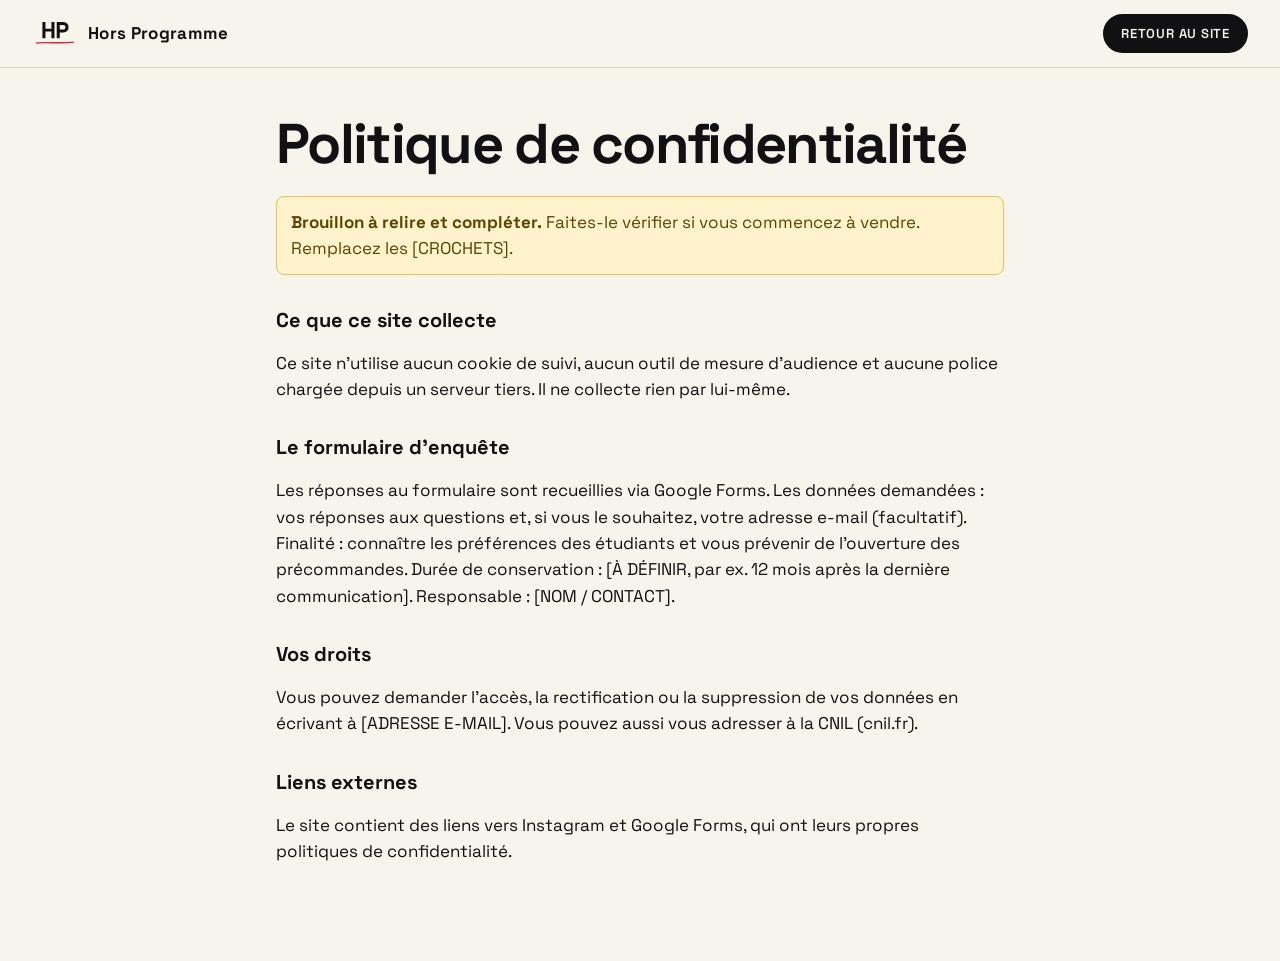
==== confidentialite.html @ 4bd485fc "Add files via upload" ====
<!doctype html><html lang="fr"><head><meta charset="utf-8"><meta name="viewport" content="width=device-width, initial-scale=1">
<title>Confidentialité — Hors Programme</title><meta name="robots" content="noindex"><link rel="icon" href="favicon.svg" type="image/svg+xml"><link rel="stylesheet" href="assets/style.css"></head>
<body><header class="top"><a class="brand" href="index.html"><img src="assets/img/logo-hp.svg" alt="" width="46" height="29" class="logo-light"><img src="assets/img/logo-hp-clair.svg" alt="" width="46" height="29" class="logo-dark"><span>Hors Programme</span></a><nav><a class="btn small" href="index.html">Retour au site</a></nav></header>
<main class="legal">
<h1>Politique de confidentialité</h1>
<p class="todo"><strong>Brouillon à relire et compléter.</strong> Faites-le vérifier si vous commencez à vendre. Remplacez les [CROCHETS].</p>
<h2>Ce que ce site collecte</h2>
<p>Ce site n'utilise aucun cookie de suivi, aucun outil de mesure d'audience et aucune police chargée depuis un serveur tiers. Il ne collecte rien par lui-même.</p>
<h2>Le formulaire d'enquête</h2>
<p>Les réponses au formulaire sont recueillies via Google Forms. Les données demandées : vos réponses aux questions et, si vous le souhaitez, votre adresse e-mail (facultatif). Finalité : connaître les préférences des étudiants et vous prévenir de l'ouverture des précommandes. Durée de conservation : [À DÉFINIR, par ex. 12 mois après la dernière communication]. Responsable : [NOM / CONTACT].</p>
<h2>Vos droits</h2>
<p>Vous pouvez demander l'accès, la rectification ou la suppression de vos données en écrivant à [ADRESSE E-MAIL]. Vous pouvez aussi vous adresser à la CNIL (cnil.fr).</p>
<h2>Liens externes</h2>
<p>Le site contient des liens vers Instagram et Google Forms, qui ont leurs propres politiques de confidentialité.</p>
</main></body></html>
---- assets/style.css ----
@font-face{font-family:"Space Grotesk";src:url(fonts/SpaceGrotesk-var.woff2) format("woff2");font-weight:300 700;font-display:swap}
@font-face{font-family:"JetBrains Mono";src:url(fonts/JetBrainsMono-var.woff2) format("woff2");font-weight:100 800;font-display:swap}
@font-face{font-family:"Instrument Serif";src:url(fonts/InstrumentSerif-Italic.woff2) format("woff2");font-style:italic;font-display:swap}
@font-face{font-family:"Instrument Serif";src:url(fonts/InstrumentSerif-Regular.woff2) format("woff2");font-style:normal;font-display:swap}

:root{
  --paper:#F7F4EC; --ink:#111114; --red:#D7263D; --blue:#1E3A8A; --stone:#6f6e69; --line:#dcd6c8; --card:#EFEADD;
  --sans:"Space Grotesk",system-ui,sans-serif; --serif:"Instrument Serif",Georgia,serif; --mono:"JetBrains Mono",ui-monospace,monospace;
}
@media (prefers-color-scheme:dark){
  :root{--paper:#111114;--ink:#F3EFE6;--stone:#a09f99;--line:#2b2b31;--card:#1a1a1f;--blue:#8fa5ff}
  .logo-light{display:none!important}.logo-dark{display:inline-block!important}
}
.logo-dark{display:none}
*{box-sizing:border-box}
html{scroll-behavior:smooth}
body{margin:0;background:var(--paper);color:var(--ink);font:17px/1.55 var(--sans);-webkit-font-smoothing:antialiased}
img{max-width:100%;height:auto}
a{color:inherit}
.skip{position:absolute;left:-999px;top:8px;background:var(--ink);color:var(--paper);padding:8px 12px;z-index:100}
.skip:focus{left:8px}
:focus-visible{outline:3px solid var(--red);outline-offset:3px}

.top{position:sticky;top:0;z-index:20;display:flex;align-items:center;justify-content:space-between;gap:16px;padding:12px 16px;background:color-mix(in srgb,var(--paper) 90%,transparent);backdrop-filter:blur(8px);border-bottom:1px solid var(--line)}
.brand{display:flex;align-items:center;gap:10px;text-decoration:none;font-weight:700;letter-spacing:.02em}
.brand span{display:none}
.top nav{display:flex;align-items:center;gap:16px;font:500 13px var(--mono);letter-spacing:.06em;text-transform:uppercase}
.top nav a{text-decoration:none}
.top nav a:not(.btn){display:none}
@media(min-width:720px){.brand span{display:inline}.top nav a:not(.btn){display:inline}.top{padding:14px 32px}}

.btn{display:inline-block;background:var(--ink);color:var(--paper);padding:14px 22px;border-radius:999px;font:600 15px var(--sans);text-decoration:none;border:2px solid var(--ink);transition:transform .15s,background .15s}
.btn:hover{transform:translateY(-2px)}
.btn.ghost{background:transparent;color:var(--ink)}
.btn.small{padding:9px 16px;font-size:13px}
.actions{display:flex;flex-wrap:wrap;gap:12px;margin-top:28px}

.hero{padding:64px 16px 72px;max-width:1100px;margin:0 auto;position:relative}
.kicker{font:500 12px var(--mono);letter-spacing:.16em;text-transform:uppercase;color:var(--stone);margin:0 0 14px}
h1{font:700 clamp(54px,15vw,148px)/.9 var(--sans);letter-spacing:-.03em;margin:0}
h1 .dot{color:var(--red)}
.lede{font:400 clamp(22px,4vw,34px)/1.25 var(--serif);margin:28px 0 0;max-width:22ch}
.lede em{color:var(--stone)}
.hero::after{content:"";display:block;width:min(100%,520px);height:10px;margin-top:36px;background:var(--red);clip-path:polygon(0 40%,100% 10%,100% 55%,0 90%);}

.ticker{overflow:hidden;border-block:1px solid var(--line);background:var(--card);padding:14px 0}
.track{display:flex;gap:48px;width:max-content;animation:scroll 40s linear infinite;font:italic 400 28px var(--serif)}
.track span::after{content:"·";margin-left:48px;color:var(--red)}
@keyframes scroll{to{transform:translateX(-50%)}}
@media(prefers-reduced-motion:reduce){.track{animation:none}html{scroll-behavior:auto}.btn{transition:none}}

.section{max-width:1100px;margin:0 auto;padding:80px 16px}
.sec-head h2,.waitlist h2{font:700 clamp(32px,6vw,56px)/1.05 var(--sans);letter-spacing:-.02em;margin:0 0 10px}
.sub{color:var(--stone);margin:0 0 36px;max-width:56ch}
.cards{display:grid;grid-template-columns:repeat(auto-fit,minmax(min(100%,300px),1fr));gap:20px}
.card{background:var(--card);border-radius:14px;padding:18px 18px 22px;display:flex;flex-direction:column;gap:6px}
.card img{width:100%;border-radius:8px;background:transparent}
.card h3{font:italic 400 28px/1.1 var(--serif);margin:12px 0 0}
.meta{font:500 12px var(--mono);letter-spacing:.1em;text-transform:uppercase;color:var(--stone);margin:0}
.card p{margin:0}
.card .btn{margin-top:auto;align-self:flex-start}
.card p:not(.meta){margin-bottom:12px}
.note{font-size:13px;color:var(--stone);max-width:62ch}

.manifesto .big{font:400 clamp(26px,4.4vw,44px)/1.2 var(--serif);margin:0 0 28px;max-width:30ch}
.manifesto .big em{color:var(--red)}
.manifesto p:last-child{max-width:60ch;color:var(--stone)}

.steps ol{list-style:none;counter-reset:s;margin:36px 0 0;padding:0;display:grid;grid-template-columns:repeat(auto-fit,minmax(min(100%,230px),1fr));gap:20px}
.steps li{counter-increment:s;border-top:2px solid var(--ink);padding-top:14px;display:flex;flex-direction:column;gap:4px}
.steps li::before{content:"0" counter(s);font:500 12px var(--mono);color:var(--red)}
.steps li span{color:var(--stone)}

.waitlist{background:var(--ink);color:var(--paper);max-width:none;padding:80px max(16px,calc((100% - 1100px)/2 + 16px))}
.waitlist .kicker{color:var(--paper);opacity:.6}
.waitlist p{max-width:56ch}
.waitlist .btn{background:var(--paper);color:var(--ink);border-color:var(--paper)}
.waitlist .btn.ghost{background:transparent;color:var(--paper)}

.faq details{border-top:1px solid var(--line);padding:16px 0}
.faq details:last-of-type{border-bottom:1px solid var(--line)}
.faq summary{cursor:pointer;font-weight:600;list-style:none;display:flex;justify-content:space-between;gap:16px}
.faq summary::after{content:"+";font:500 20px var(--mono);color:var(--red)}
.faq details[open] summary::after{content:"–"}
.faq details p{margin:10px 0 0;color:var(--stone);max-width:62ch}

footer{border-top:1px solid var(--line);padding:40px 16px 56px;max-width:1100px;margin:0 auto;display:grid;gap:16px}
.foot-brand{display:flex;align-items:center;gap:10px;font-weight:700}
footer nav{display:flex;flex-wrap:wrap;gap:20px;font:500 13px var(--mono);letter-spacing:.06em;text-transform:uppercase}
footer nav a{text-decoration:none}
footer nav a:hover{text-decoration:underline}

/* pages légales */
.legal{max-width:760px;margin:0 auto;padding:48px 16px 80px}
.legal h1{font-size:clamp(34px,7vw,56px);line-height:1;margin-bottom:24px}
.legal h2{font:700 20px var(--sans);margin:32px 0 8px}
.legal .todo{background:#fff3cd;color:#5c4400;border:1px solid #e6c45c;padding:12px 14px;border-radius:8px}
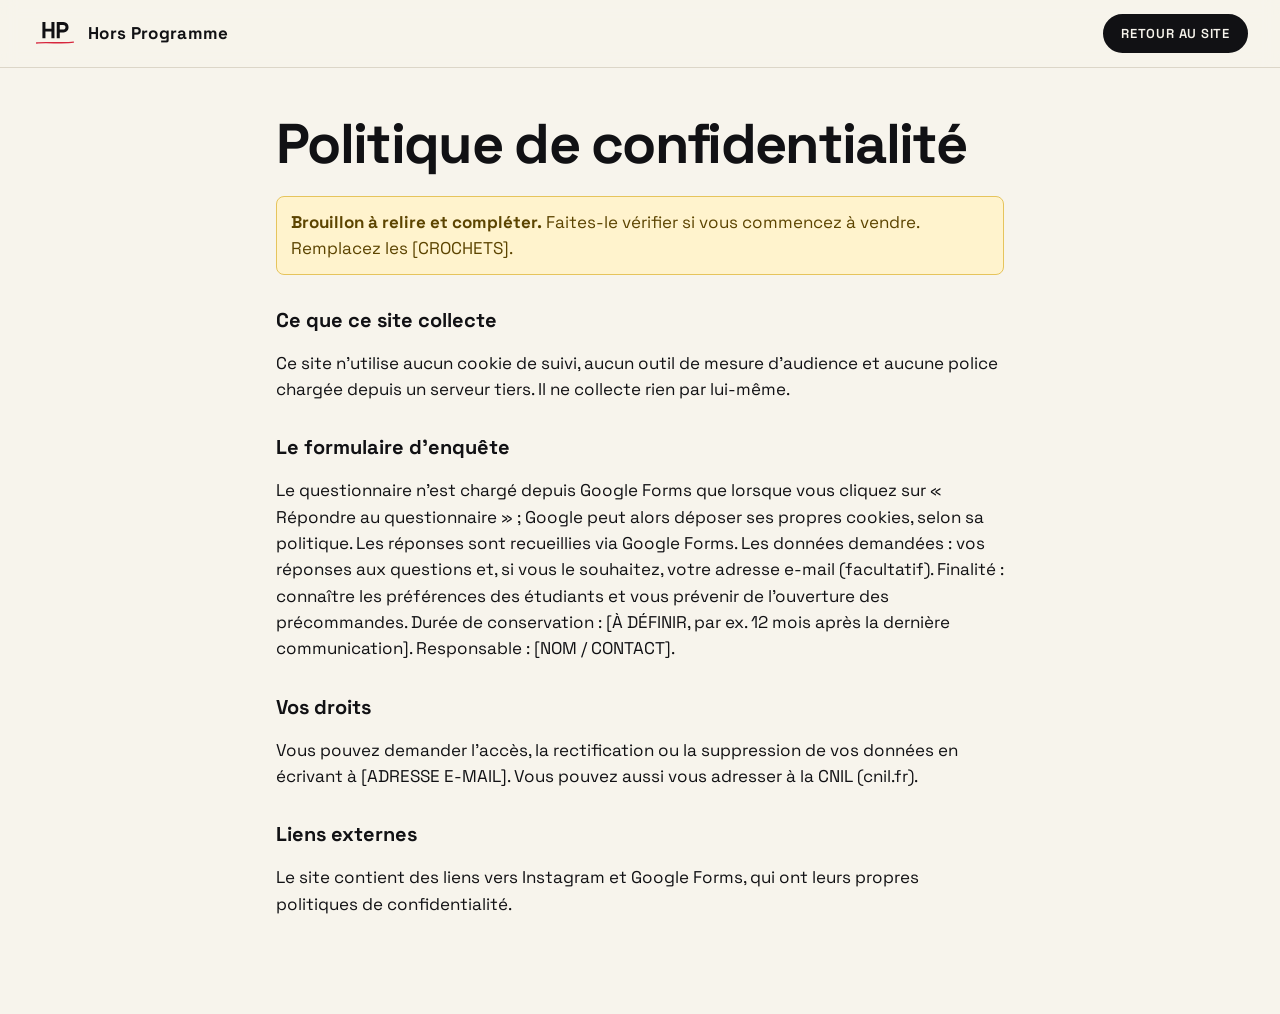
==== commit 0b952d73: "Add files via upload" ====
--- a/confidentialite.html
+++ b/confidentialite.html
@@ -7,7 +7,7 @@
 <h2>Ce que ce site collecte</h2>
 <p>Ce site n'utilise aucun cookie de suivi, aucun outil de mesure d'audience et aucune police chargée depuis un serveur tiers. Il ne collecte rien par lui-même.</p>
 <h2>Le formulaire d'enquête</h2>
-<p>Les réponses au formulaire sont recueillies via Google Forms. Les données demandées : vos réponses aux questions et, si vous le souhaitez, votre adresse e-mail (facultatif). Finalité : connaître les préférences des étudiants et vous prévenir de l'ouverture des précommandes. Durée de conservation : [À DÉFINIR, par ex. 12 mois après la dernière communication]. Responsable : [NOM / CONTACT].</p>
+<p>Le questionnaire n'est chargé depuis Google Forms que lorsque vous cliquez sur « Répondre au questionnaire » ; Google peut alors déposer ses propres cookies, selon sa politique. Les réponses sont recueillies via Google Forms. Les données demandées : vos réponses aux questions et, si vous le souhaitez, votre adresse e-mail (facultatif). Finalité : connaître les préférences des étudiants et vous prévenir de l'ouverture des précommandes. Durée de conservation : [À DÉFINIR, par ex. 12 mois après la dernière communication]. Responsable : [NOM / CONTACT].</p>
 <h2>Vos droits</h2>
 <p>Vous pouvez demander l'accès, la rectification ou la suppression de vos données en écrivant à [ADRESSE E-MAIL]. Vous pouvez aussi vous adresser à la CNIL (cnil.fr).</p>
 <h2>Liens externes</h2>
--- a/assets/style.css
+++ b/assets/style.css
@@ -52,30 +52,11 @@
 .section{max-width:1100px;margin:0 auto;padding:80px 16px}
 .sec-head h2,.waitlist h2{font:700 clamp(32px,6vw,56px)/1.05 var(--sans);letter-spacing:-.02em;margin:0 0 10px}
 .sub{color:var(--stone);margin:0 0 36px;max-width:56ch}
-.cards{display:grid;grid-template-columns:repeat(auto-fit,minmax(min(100%,300px),1fr));gap:20px}
-.card{background:var(--card);border-radius:14px;padding:18px 18px 22px;display:flex;flex-direction:column;gap:6px}
-.card img{width:100%;border-radius:8px;background:transparent}
-.card h3{font:italic 400 28px/1.1 var(--serif);margin:12px 0 0}
-.meta{font:500 12px var(--mono);letter-spacing:.1em;text-transform:uppercase;color:var(--stone);margin:0}
-.card p{margin:0}
-.card .btn{margin-top:auto;align-self:flex-start}
-.card p:not(.meta){margin-bottom:12px}
 .note{font-size:13px;color:var(--stone);max-width:62ch}
 
 .manifesto .big{font:400 clamp(26px,4.4vw,44px)/1.2 var(--serif);margin:0 0 28px;max-width:30ch}
 .manifesto .big em{color:var(--red)}
 .manifesto p:last-child{max-width:60ch;color:var(--stone)}
-
-.steps ol{list-style:none;counter-reset:s;margin:36px 0 0;padding:0;display:grid;grid-template-columns:repeat(auto-fit,minmax(min(100%,230px),1fr));gap:20px}
-.steps li{counter-increment:s;border-top:2px solid var(--ink);padding-top:14px;display:flex;flex-direction:column;gap:4px}
-.steps li::before{content:"0" counter(s);font:500 12px var(--mono);color:var(--red)}
-.steps li span{color:var(--stone)}
-
-.waitlist{background:var(--ink);color:var(--paper);max-width:none;padding:80px max(16px,calc((100% - 1100px)/2 + 16px))}
-.waitlist .kicker{color:var(--paper);opacity:.6}
-.waitlist p{max-width:56ch}
-.waitlist .btn{background:var(--paper);color:var(--ink);border-color:var(--paper)}
-.waitlist .btn.ghost{background:transparent;color:var(--paper)}
 
 .faq details{border-top:1px solid var(--line);padding:16px 0}
 .faq details:last-of-type{border-bottom:1px solid var(--line)}
@@ -90,6 +71,24 @@
 footer nav a{text-decoration:none}
 footer nav a:hover{text-decoration:underline}
 
+[hidden]{display:none!important}
+.intro{max-width:46ch;margin:18px 0 0;color:var(--stone)}
+.grid{display:grid;grid-template-columns:repeat(auto-fit,minmax(min(100%,300px),1fr));gap:36px 24px;margin-top:36px}
+.item{display:flex;flex-direction:column;gap:14px}
+.shot{background:var(--card);aspect-ratio:4/5;display:grid;place-items:center;overflow:hidden}
+.shot img{width:84%;height:auto;display:block}
+.info h3{font:italic 400 26px/1.1 var(--serif);margin:0}
+.meta{font:500 11px var(--mono);letter-spacing:.12em;text-transform:uppercase;color:var(--stone);margin:6px 0 0}
+.views{display:flex;gap:6px;margin-top:10px}
+.views button{font:500 11px var(--mono);letter-spacing:.1em;text-transform:uppercase;background:none;color:var(--stone);border:1px solid var(--line);padding:6px 12px;border-radius:999px;cursor:pointer}
+.views button[aria-pressed="true"]{color:var(--paper);background:var(--ink);border-color:var(--ink)}
+.avis{background:var(--ink);color:var(--paper);max-width:none;padding:80px max(16px,calc((100% - 1100px)/2 + 16px))}
+.avis .kicker{color:var(--paper);opacity:.6}
+.avis h2{font:700 clamp(30px,5vw,48px)/1.08 var(--sans);letter-spacing:-.02em;margin:0 0 12px;max-width:20ch}
+.avis p{max-width:52ch}
+.avis .btn{background:var(--paper);color:var(--ink);border-color:var(--paper);margin-top:12px}
+.avis .note{color:var(--paper);opacity:.55}
+.form-frame{width:100%;max-width:720px;height:1100px;border:0;border-radius:10px;background:#fff;margin-top:16px}
 /* pages légales */
 .legal{max-width:760px;margin:0 auto;padding:48px 16px 80px}
 .legal h1{font-size:clamp(34px,7vw,56px);line-height:1;margin-bottom:24px}
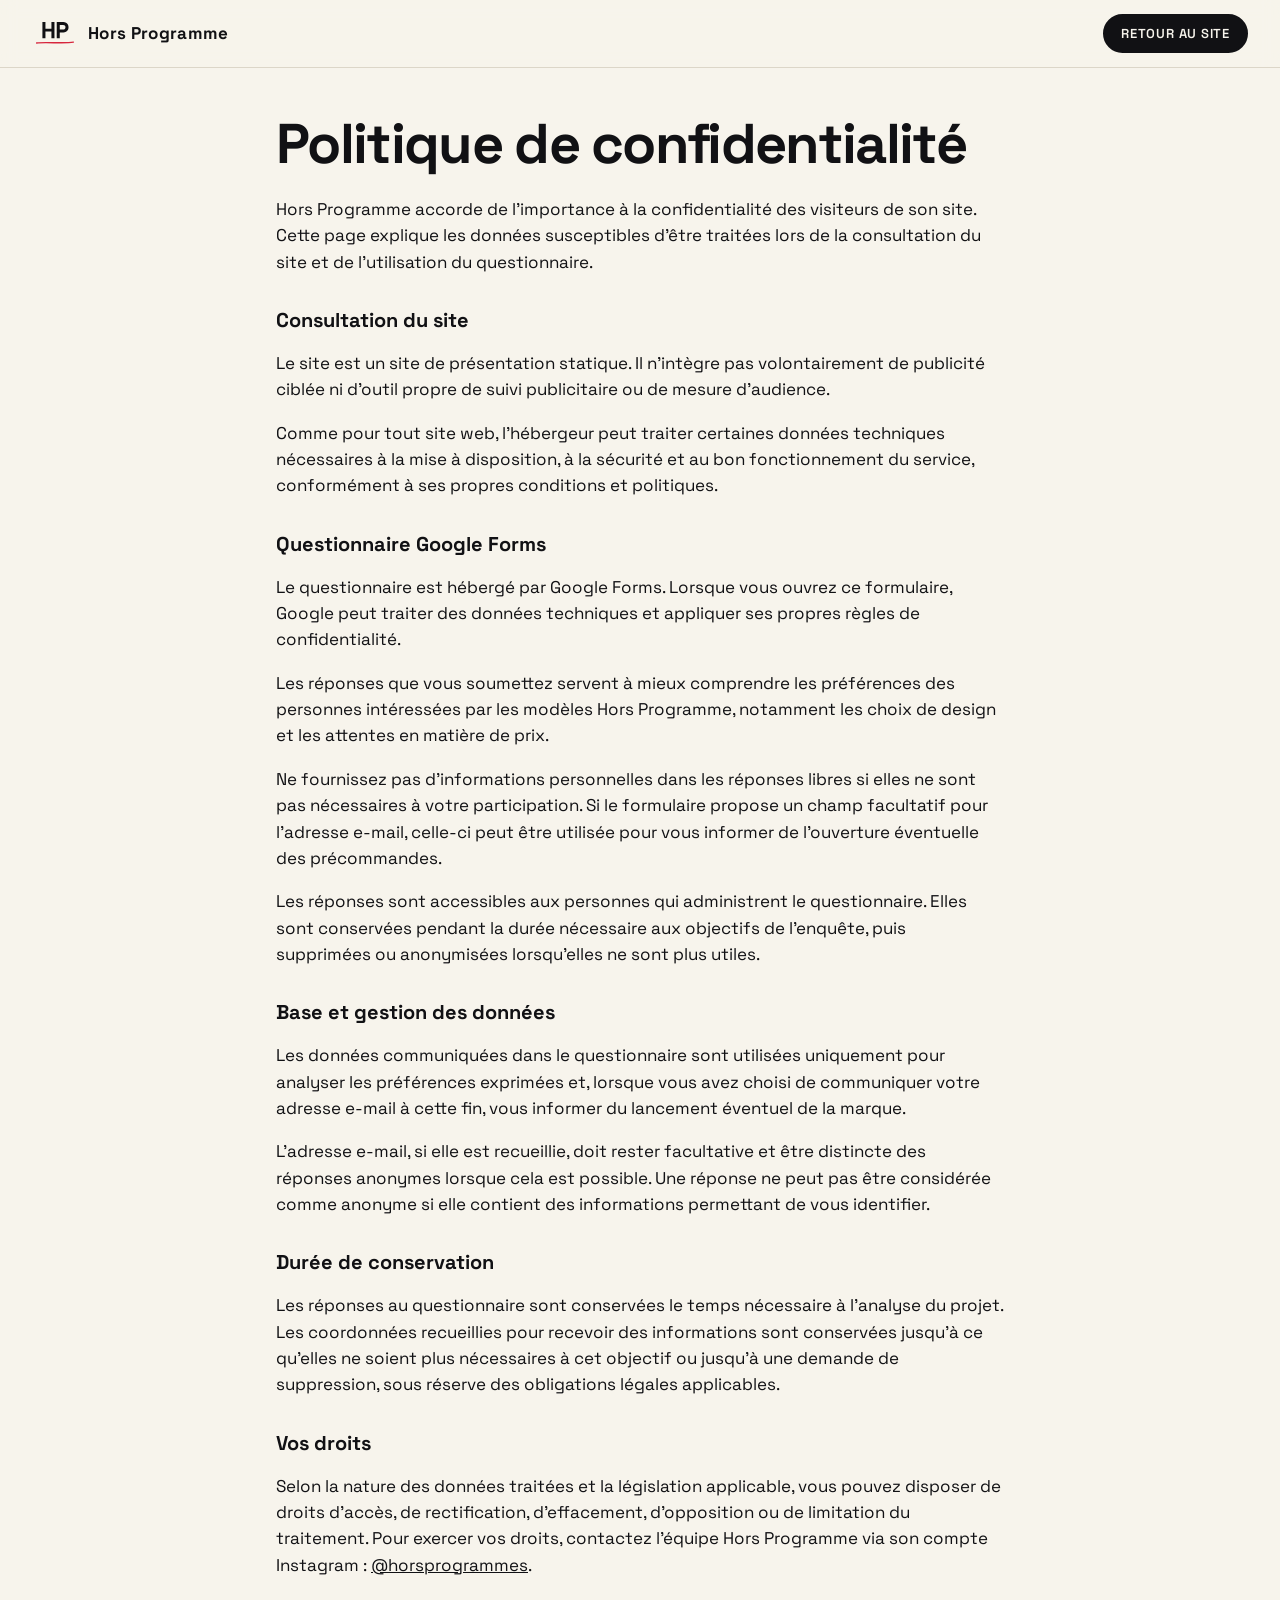
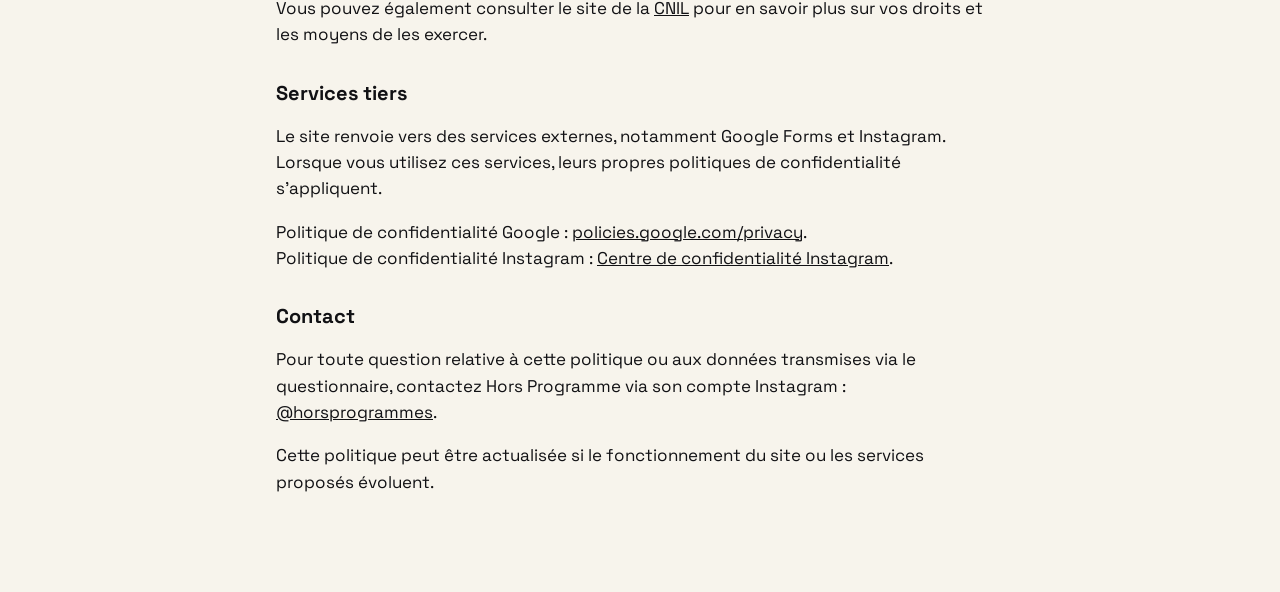
==== commit a78a6e70: "Update confidentialite.html" ====
--- a/confidentialite.html
+++ b/confidentialite.html
@@ -1,15 +1,144 @@
-<!doctype html><html lang="fr"><head><meta charset="utf-8"><meta name="viewport" content="width=device-width, initial-scale=1">
-<title>Confidentialité — Hors Programme</title><meta name="robots" content="noindex"><link rel="icon" href="favicon.svg" type="image/svg+xml"><link rel="stylesheet" href="assets/style.css"></head>
-<body><header class="top"><a class="brand" href="index.html"><img src="assets/img/logo-hp.svg" alt="" width="46" height="29" class="logo-light"><img src="assets/img/logo-hp-clair.svg" alt="" width="46" height="29" class="logo-dark"><span>Hors Programme</span></a><nav><a class="btn small" href="index.html">Retour au site</a></nav></header>
-<main class="legal">
-<h1>Politique de confidentialité</h1>
-<p class="todo"><strong>Brouillon à relire et compléter.</strong> Faites-le vérifier si vous commencez à vendre. Remplacez les [CROCHETS].</p>
-<h2>Ce que ce site collecte</h2>
-<p>Ce site n'utilise aucun cookie de suivi, aucun outil de mesure d'audience et aucune police chargée depuis un serveur tiers. Il ne collecte rien par lui-même.</p>
-<h2>Le formulaire d'enquête</h2>
-<p>Le questionnaire n'est chargé depuis Google Forms que lorsque vous cliquez sur « Répondre au questionnaire » ; Google peut alors déposer ses propres cookies, selon sa politique. Les réponses sont recueillies via Google Forms. Les données demandées : vos réponses aux questions et, si vous le souhaitez, votre adresse e-mail (facultatif). Finalité : connaître les préférences des étudiants et vous prévenir de l'ouverture des précommandes. Durée de conservation : [À DÉFINIR, par ex. 12 mois après la dernière communication]. Responsable : [NOM / CONTACT].</p>
-<h2>Vos droits</h2>
-<p>Vous pouvez demander l'accès, la rectification ou la suppression de vos données en écrivant à [ADRESSE E-MAIL]. Vous pouvez aussi vous adresser à la CNIL (cnil.fr).</p>
-<h2>Liens externes</h2>
-<p>Le site contient des liens vers Instagram et Google Forms, qui ont leurs propres politiques de confidentialité.</p>
-</main></body></html>+
+<!doctype html>
+<html lang="fr">
+<head>
+  <meta charset="utf-8">
+  <meta name="viewport" content="width=device-width, initial-scale=1">
+  <title>Confidentialité — Hors Programme</title>
+  <meta name="robots" content="noindex">
+  <meta name="description" content="Politique de confidentialité de Hors Programme.">
+  <link rel="icon" href="favicon.svg" type="image/svg+xml">
+  <link rel="stylesheet" href="assets/style.css">
+</head>
+<body>
+  <header class="top">
+    <a class="brand" href="index.html">
+      <img src="assets/img/logo-hp.svg" alt="" width="46" height="29" class="logo-light">
+      <img src="assets/img/logo-hp-clair.svg" alt="" width="46" height="29" class="logo-dark">
+      <span>Hors Programme</span>
+    </a>
+    <nav>
+      <a class="btn small" href="index.html">Retour au site</a>
+    </nav>
+  </header>
+
+  <main class="legal">
+    <h1>Politique de confidentialité</h1>
+
+    <p>
+      Hors Programme accorde de l'importance à la confidentialité
+      des visiteurs de son site. Cette page explique les données
+      susceptibles d'être traitées lors de la consultation du site
+      et de l'utilisation du questionnaire.
+    </p>
+
+    <h2>Consultation du site</h2>
+    <p>
+      Le site est un site de présentation statique. Il n'intègre
+      pas volontairement de publicité ciblée ni d'outil propre
+      de suivi publicitaire ou de mesure d'audience.
+    </p>
+    <p>
+      Comme pour tout site web, l'hébergeur peut traiter certaines
+      données techniques nécessaires à la mise à disposition,
+      à la sécurité et au bon fonctionnement du service,
+      conformément à ses propres conditions et politiques.
+    </p>
+
+    <h2>Questionnaire Google Forms</h2>
+    <p>
+      Le questionnaire est hébergé par Google Forms. Lorsque vous
+      ouvrez ce formulaire, Google peut traiter des données
+      techniques et appliquer ses propres règles de confidentialité.
+    </p>
+    <p>
+      Les réponses que vous soumettez servent à mieux comprendre
+      les préférences des personnes intéressées par les modèles
+      Hors Programme, notamment les choix de design et les attentes
+      en matière de prix.
+    </p>
+    <p>
+      Ne fournissez pas d'informations personnelles dans les réponses
+      libres si elles ne sont pas nécessaires à votre participation.
+      Si le formulaire propose un champ facultatif pour l'adresse
+      e-mail, celle-ci peut être utilisée pour vous informer de
+      l'ouverture éventuelle des précommandes.
+    </p>
+    <p>
+      Les réponses sont accessibles aux personnes qui administrent
+      le questionnaire. Elles sont conservées pendant la durée
+      nécessaire aux objectifs de l'enquête, puis supprimées ou
+      anonymisées lorsqu'elles ne sont plus utiles.
+    </p>
+
+    <h2>Base et gestion des données</h2>
+    <p>
+      Les données communiquées dans le questionnaire sont utilisées
+      uniquement pour analyser les préférences exprimées et, lorsque
+      vous avez choisi de communiquer votre adresse e-mail à cette fin,
+      vous informer du lancement éventuel de la marque.
+    </p>
+    <p>
+      L'adresse e-mail, si elle est recueillie, doit rester facultative
+      et être distincte des réponses anonymes lorsque cela est possible.
+      Une réponse ne peut pas être considérée comme anonyme si elle
+      contient des informations permettant de vous identifier.
+    </p>
+
+    <h2>Durée de conservation</h2>
+    <p>
+      Les réponses au questionnaire sont conservées le temps nécessaire
+      à l'analyse du projet. Les coordonnées recueillies pour recevoir
+      des informations sont conservées jusqu'à ce qu'elles ne soient
+      plus nécessaires à cet objectif ou jusqu'à une demande de
+      suppression, sous réserve des obligations légales applicables.
+    </p>
+
+    <h2>Vos droits</h2>
+    <p>
+      Selon la nature des données traitées et la législation applicable,
+      vous pouvez disposer de droits d'accès, de rectification,
+      d'effacement, d'opposition ou de limitation du traitement.
+      Pour exercer vos droits, contactez l'équipe Hors Programme
+      via son compte Instagram :
+      <a href="https://www.instagram.com/horsprogrammes/"
+         rel="noopener noreferrer">@horsprogrammes</a>.
+    </p>
+    <p>
+      Vous pouvez également consulter le site de la
+      <a href="https://www.cnil.fr/" rel="noopener noreferrer">CNIL</a>
+      pour en savoir plus sur vos droits et les moyens de les exercer.
+    </p>
+
+    <h2>Services tiers</h2>
+    <p>
+      Le site renvoie vers des services externes, notamment Google Forms
+      et Instagram. Lorsque vous utilisez ces services, leurs propres
+      politiques de confidentialité s'appliquent.
+    </p>
+    <p>
+      Politique de confidentialité Google :
+      <a href="https://policies.google.com/privacy"
+         rel="noopener noreferrer">policies.google.com/privacy</a>.
+      <br>
+      Politique de confidentialité Instagram :
+      <a href="https://privacycenter.instagram.com/"
+         rel="noopener noreferrer">Centre de confidentialité Instagram</a>.
+    </p>
+
+    <h2>Contact</h2>
+    <p>
+      Pour toute question relative à cette politique ou aux données
+      transmises via le questionnaire, contactez Hors Programme
+      via son compte Instagram :
+      <a href="https://www.instagram.com/horsprogrammes/"
+         rel="noopener noreferrer">@horsprogrammes</a>.
+    </p>
+
+    <p class="muted">
+      Cette politique peut être actualisée si le fonctionnement du site
+      ou les services proposés évoluent.
+    </p>
+  </main>
+</body>
+</html>
--- a/assets/style.css
+++ b/assets/style.css
@@ -94,3 +94,9 @@
 .legal h1{font-size:clamp(34px,7vw,56px);line-height:1;margin-bottom:24px}
 .legal h2{font:700 20px var(--sans);margin:32px 0 8px}
 .legal .todo{background:#fff3cd;color:#5c4400;border:1px solid #e6c45c;padding:12px 14px;border-radius:8px}
+
+.vote{display:inline-block;margin-top:10px;font:600 13px var(--sans);text-decoration:none;border-bottom:2px solid var(--red);padding-bottom:2px}
+.vote:hover{color:var(--red)}
+.cta-row{display:flex;flex-wrap:wrap;align-items:center;justify-content:space-between;gap:16px;margin-top:48px;padding:22px 24px;border:1px solid var(--ink)}
+.cta-row p{margin:0;font:700 clamp(20px,3vw,28px)/1.2 var(--sans);letter-spacing:-.01em}
+.cta-row p span{display:block;font:400 15px var(--sans);color:var(--stone);margin-top:4px;letter-spacing:0}
